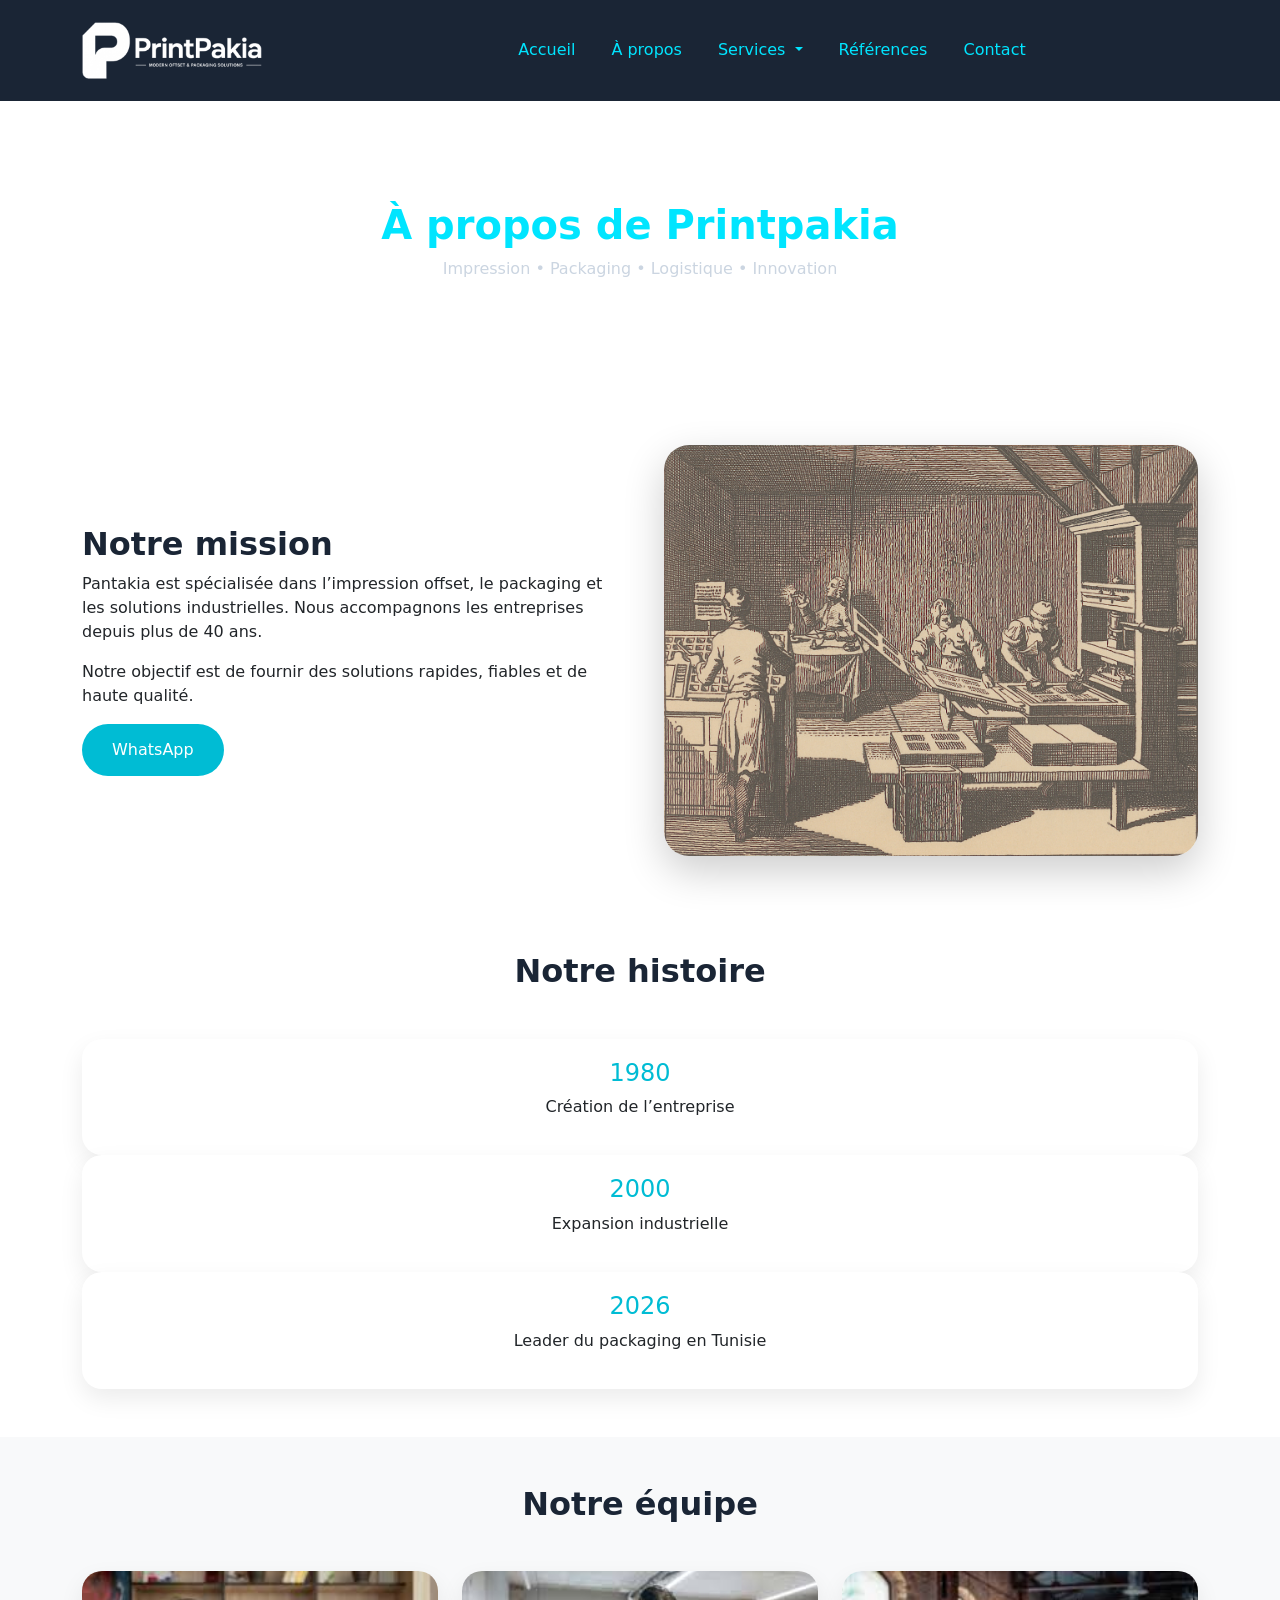
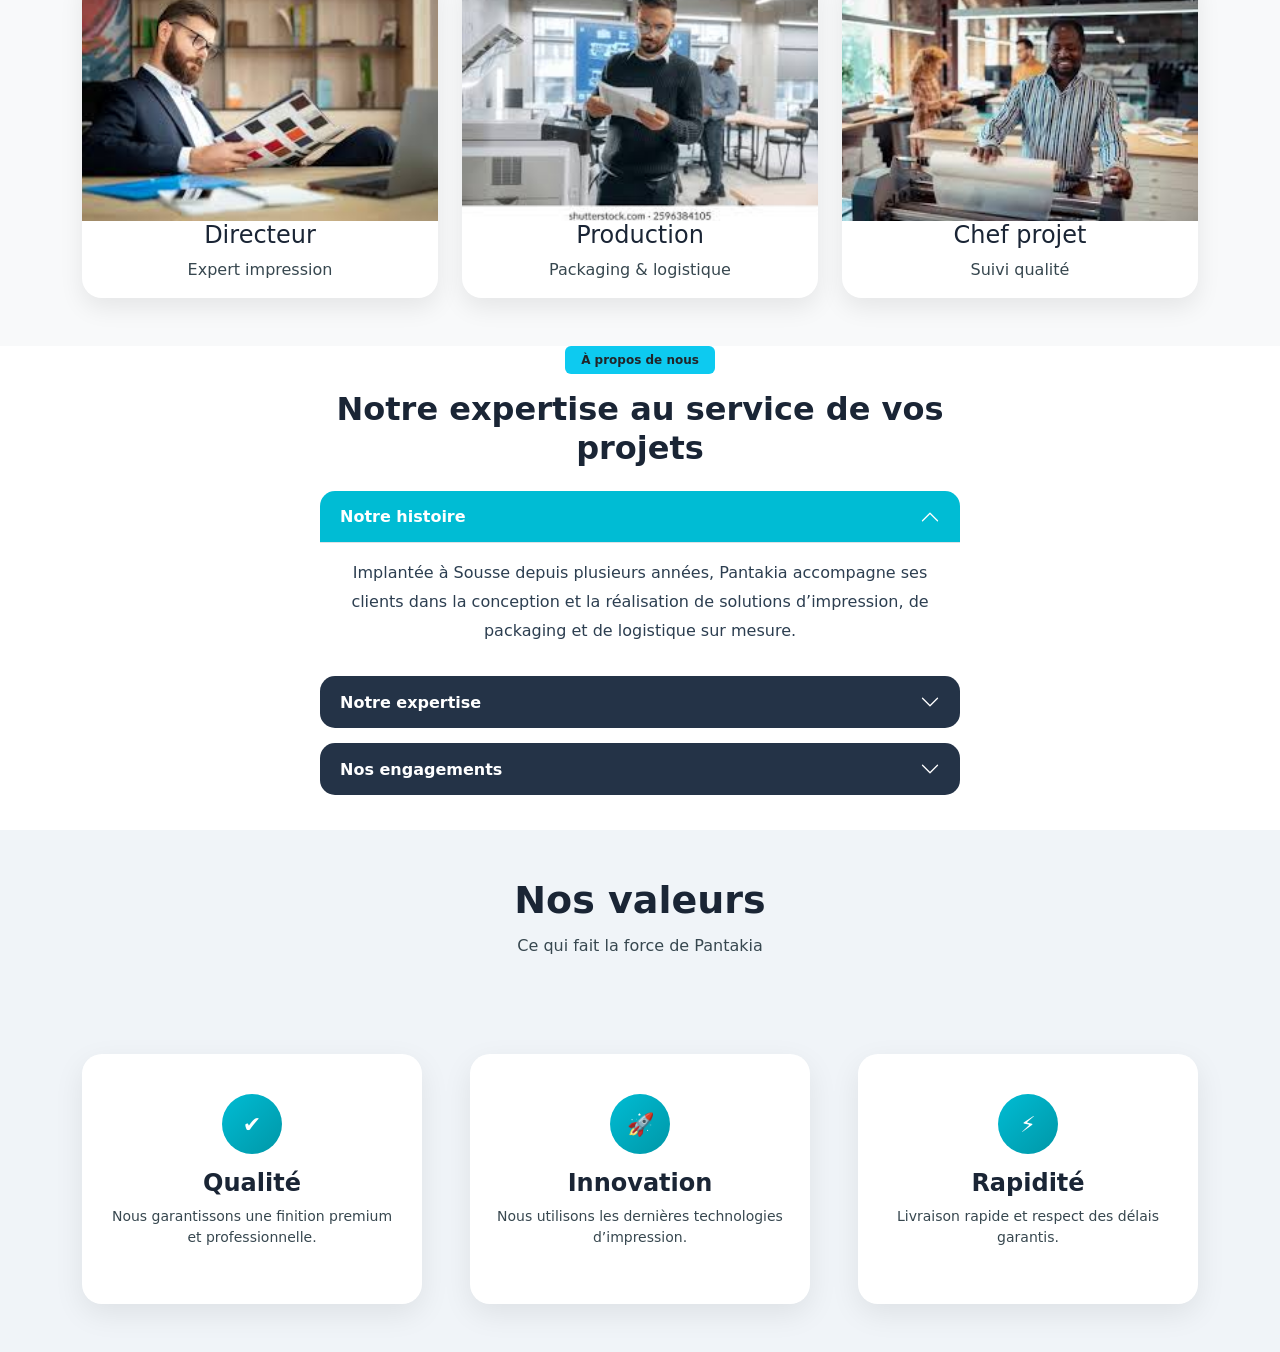
==== about.html @ d2125986 "first commit - printPakia project" ====
<!DOCTYPE html>
<html lang="fr">
<head>
<meta charset="UTF-8">
<meta name="viewport" content="width=device-width, initial-scale=1.0">

<title>À propos - Pantakia</title>

<!-- Bootstrap -->
<link href="https://cdn.jsdelivr.net/npm/bootstrap@5.3.8/dist/css/bootstrap.min.css" rel="stylesheet">

<!-- AOS Animation -->
<link rel="stylesheet" href="https://unpkg.com/aos@2.3.1/dist/aos.css">

<link rel="stylesheet" href="css/about.css">
</head>

<body>
<nav class="navbar navbar-expand-lg navbar-custom">
    <div class="container">

        <a class="navbar-brand" href="#">
    <img src="images/logo-printpakia-white.png" alt="Pantakia Logo" class="logo-img">
</a>

        <button
            class="navbar-toggler"
            type="button"
            data-bs-toggle="collapse"
            data-bs-target="#navbarNav"
        >
            <span class="navbar-toggler-icon"></span>
        </button>

        <div class="collapse navbar-collapse justify-content-center ps-5" id="navbarNav">

            <ul class="navbar-nav">

                <li class="nav-item">
                    <a class="nav-link" href="/index.html">Accueil</a>
                </li>

                <li class="nav-item">
                    <a class="nav-link" href="/about.html">À propos</a>
                </li>

                <!-- Dropdown -->
                <li class="nav-item dropdown">
                    <a
                        class="nav-link dropdown-toggle"
                        href="#"
                        data-bs-toggle="dropdown"
                    >
                        Services
                    </a>

                    <ul class="dropdown-menu">
                        <li><a class="dropdown-item" href="/service.html">Façonnage</a></li>
                        <li><a class="dropdown-item" href="/service.html">Impression</a></li>
                        <li><a class="dropdown-item" href="/service.html">Logistique</a></li>
                        <li><a class="dropdown-item" href="/service.html">Pré-presse</a></li>
                        <li><a class="dropdown-item" href="/service.html">Contre collage</a></li>
                    </ul>
                </li>

                <li class="nav-item">
                    <a class="nav-link" href="/reference.html">Références</a>
                </li>

                <li class="nav-item">
                    <a class="nav-link" href="/contact.html">Contact</a>
                </li>

            </ul>

        </div>
    </div>
</nav>
<!-- HERO -->
<section class="about-hero">

  <div class="container text-center">

    <h1 data-aos="fade-up">À propos de Printpakia</h1>

    <p data-aos="fade-up" data-aos-delay="200" class="">
      Impression • Packaging • Logistique • Innovation
    </p>

  </div>

</section>

<!-- INTRO -->
<section class="py-5">

  <div class="container">

    <div class="row align-items-center g-5">

      <div class="col-md-6" data-aos="fade-right">

        <h2>Notre mission</h2>

        <p>
          Pantakia est spécialisée dans l’impression offset, le packaging et les solutions industrielles.
          Nous accompagnons les entreprises depuis plus de 40 ans.
        </p>

        <p>
          Notre objectif est de fournir des solutions rapides, fiables et de haute qualité.
        </p>
  <button class="btn-primary-custom">
                        WhatsApp
                    </button>

      </div>

      <div class="col-md-6" data-aos="fade-left">

        <img src="images/about-1.jpg" class="img-fluid about-img">

      </div>

    </div>

  </div>

</section>

<!-- TIMELINE -->
<section class="timeline-section py-5">

  <div class="container">

    <h2 class="text-center mb-5" data-aos="fade-up">
      Notre histoire
    </h2>

    <div class="timeline">

      <div class="timeline-item" data-aos="fade-up">
        <h4>1980</h4>
        <p>Création de l’entreprise</p>
      </div>

      <div class="timeline-item" data-aos="fade-up" data-aos-delay="200">
        <h4>2000</h4>
        <p>Expansion industrielle</p>
      </div>

      <div class="timeline-item" data-aos="fade-up" data-aos-delay="400">
        <h4>2026</h4>
        <p>Leader du packaging en Tunisie</p>
      </div>

    </div>

  </div>

</section>

<!-- TEAM -->
<section class="py-5 bg-light">

  <div class="container">

    <h2 class="text-center mb-5" data-aos="fade-up">
      Notre équipe
    </h2>

    <div class="row g-4">

      <div class="col-md-4" data-aos="zoom-in">
        <div class="team-card">
          <img src="images/number-1.jpg">
          <h4>Directeur</h4>
          <p>Expert impression</p>
        </div>
      </div>

      <div class="col-md-4" data-aos="zoom-in" data-aos-delay="150">
        <div class="team-card">
          <img src="images/number-2.jpg">
          <h4>Production</h4>
          <p>Packaging & logistique</p>
        </div>
      </div>

      <div class="col-md-4" data-aos="zoom-in" data-aos-delay="300">
        <div class="team-card">
          <img src="images/number-3.jpg">
          <h4>Chef projet</h4>
          <p>Suivi qualité</p>
        </div>
      </div>

    </div>

  </div>

</section>

<!-- VALUES -->
<div class="col-md-6 d-flex flex-column justify-content-center align-items-center text-center mx-auto">

  <a href="about.html" class="badge bg-info text-dark px-3 py-2 mb-3 text-decoration-none">
    À propos de nous
  </a>

  <h2 class="mb-4">
    Notre expertise au service de vos projets
  </h2>

  <div class="accordion w-100" id="aboutAccordion">

    <!-- ITEM 1 -->
    <div class="accordion-item">
      <h2 class="accordion-header">

        <button
          class="accordion-button"
          type="button"
          data-bs-toggle="collapse"
          data-bs-target="#collapseOne"
        >
          Notre histoire
        </button>

      </h2>

      <div id="collapseOne" class="accordion-collapse collapse show" data-bs-parent="#aboutAccordion">
        <div class="accordion-body">
          Implantée à Sousse depuis plusieurs années, Pantakia accompagne ses clients dans la conception et la réalisation de solutions d’impression, de packaging et de logistique sur mesure.
        </div>
      </div>
    </div>

    <!-- ITEM 2 -->
    <div class="accordion-item">
      <h2 class="accordion-header">
        <button class="accordion-button collapsed" type="button" data-bs-toggle="collapse" data-bs-target="#collapseTwo">
          Notre expertise
        </button>
      </h2>

      <div id="collapseTwo" class="accordion-collapse collapse" data-bs-parent="#aboutAccordion">
        <div class="accordion-body">
          Grâce à notre expertise, notre équipement moderne et notre maîtrise complète de la chaîne de production, nous répondons efficacement à vos besoins en impression offset, façonnage, pré-presse et emballage industriel.
        </div>
      </div>
    </div>

    <!-- ITEM 3 -->
    <div class="accordion-item">
      <h2 class="accordion-header">
        <button class="accordion-button collapsed" type="button" data-bs-toggle="collapse" data-bs-target="#collapseThree">
          Nos engagements
        </button>
      </h2>

      <div id="collapseThree" class="accordion-collapse collapse" data-bs-parent="#aboutAccordion">
        <div class="accordion-body">
          Notre engagement repose sur trois piliers essentiels : qualité, réactivité et innovation, afin d’offrir à nos partenaires des solutions fiables, durables et adaptées à leurs exigences.
        </div>
      </div>
    </div>

  </div>

</div>

    </div>


       

<!-- accordions-->
<section class="values-modern py-5">

  <div class="container text-center">

    <h2 class="values-title" data-aos="fade-up">
      Nos valeurs
    </h2>

    <p class="values-subtitle" data-aos="fade-up" data-aos-delay="100">
      Ce qui fait la force de Pantakia
    </p>

    <div class="row mt-5 g-5">

      <!-- ITEM -->
      <div class="col-md-4" data-aos="fade-up">
        <div class="value-item">
          <div class="value-icon">✔</div>
          <h4>Qualité</h4>
          <p>Nous garantissons une finition premium et professionnelle.</p>
        </div>
      </div>

      <!-- ITEM -->
      <div class="col-md-4" data-aos="fade-up" data-aos-delay="150">
        <div class="value-item">
          <div class="value-icon">🚀</div>
          <h4>Innovation</h4>
          <p>Nous utilisons les dernières technologies d’impression.</p>
        </div>
      </div>

      <!-- ITEM -->
      <div class="col-md-4" data-aos="fade-up" data-aos-delay="300">
        <div class="value-item">
          <div class="value-icon">⚡</div>
          <h4>Rapidité</h4>
          <p>Livraison rapide et respect des délais garantis.</p>
        </div>
      </div>

    </div>

  </div>

</section>
<!-- AOS SCRIPT -->
<script src="https://unpkg.com/aos@2.3.1/dist/aos.js"></script>
<script>
  AOS.init({
    duration: 1000,
    once: true
  });
</script>
<script src="https://cdn.jsdelivr.net/npm/bootstrap@5.3.8/dist/js/bootstrap.bundle.min.js"></script>
</body>
</html>
---- css/about.css ----
/* NAVBAR */
.navbar-custom {
    background: var(--navy);
    padding: 15px 0;
}

.nav-link {
    color: #00e5ff !important;
    margin-left: 20px;
    font-weight: 500;
}

.nav-link:hover {
    color: var(--white) !important;
}
.navbar-toggler {
  border: 1px solid rgba(255,255,255,0.3);
}

.navbar-toggler-icon {
  filter: brightness(0) invert(1);
}
.logo-img {
    width: 180px;
    max-width: 100%;
   }
/* HERO */
:root {
    --teal: #00bcd4;
    --teal-dark: #0097a7;
    --teal-deep: #006978;
    --navy: #1a2535;
    --navy-light: #243347;
    --charcoal: #2c3e50;
    --slate: #37474f;
    --light: #f0f4f8;
    --white: #ffffff;
    --accent: #00e5ff;
}
.about-hero {
  color: var(--white);
  padding: 100px 20px;  
  
}

.about-hero h1 {
  color: var(--accent);
  font-weight: bold;
}

.about-hero p {
  color: #cbd5e1;
}

/* SECTION TITLE */
h2 {
  color: var(--navy);
  font-weight: bold;
}

/* BUTTON */
/* BUTTONS */
.btn-primary-custom {
     color: var(--white);
    border: none;
    padding: 14px 30px;
    border-radius: 40px;
    margin-right: 10px;
    background-color: var(--teal);
}
.btn-primary-custom:hover {
    background: var(--white);
   
    border: 1px solid;
    padding: 14px 30px;
    border-radius: 40px;
    margin-right: 10px;
}

/* IMAGE */
.about-img {
  border-radius: 25px;
  box-shadow: 0 15px 40px rgba(0,0,0,0.2);
}

/* TIMELINE */
.timeline-item {
  background: var(--white);
  padding: 20px;
  border-radius: 20px;
  box-shadow: 0 10px 25px rgba(0,0,0,0.08);
  text-align: center;
}

.timeline-item h4 {
  color: var(--teal);
}

/* TEAM */
.team-card {
  background: var(--white);
  border-radius: 20px;
  text-align: center;
  overflow: hidden;
  box-shadow: 0 10px 25px rgba(0,0,0,0.08);
  transition: 0.3s;
}

.team-card img {
  width: 100%;
  height: 250px;
  object-fit: cover;
}

.team-card h4 {
  color: var(--navy);
}

.team-card p {
  color: var(--slate);
}

.team-card:hover {
  transform: translateY(-10px);
}

/* VALUES */
.values-section {
  background: #f0f4f8;
}
/*accordion*/
.accordion-item {
  border: none !important;
  margin-bottom: 15px;
  border-radius: 15px !important;
  overflow: hidden;
}

.accordion-button {
  background-color: #243347 !important;
  color: white !important;
  font-weight: 600;
}

.accordion-button:not(.collapsed) {
  background-color: #00bcd4 !important;
  color: white !important;
}

.accordion-body {
  background: white;
  color: #2c3e50;
  line-height: 1.8;
}

.accordion-button:focus {
  box-shadow: none !important;
}

/* flèche blanche */
.accordion-button::after {
  filter: brightness(0) invert(1);
}
/* TITLE */
.values-title {
  color: var(--navy);
  font-weight: bold;
  font-size: 36px;
}

/* SUBTITLE */
.values-subtitle {
  color: var(--slate);
  margin-top: 10px;
}

/* CARD */

.values-modern {
  background: #f0f4f8;
  margin-top: 20px;
}

/* TITLE */
.values-title {
  font-size: 38px;
  font-weight: bold;
  color: var(--navy);
}

.values-subtitle {
  color: var(--slate);
  margin-top: 10px;
}

/* ITEM CARD */
.value-item {
  background: white;
  padding: 40px 25px;
  border-radius: 20px;
  box-shadow: 0 10px 30px rgba(0,0,0,0.08);
  transition: 0.3s;
  height: 100%;
}

/* ICON */
.value-icon {
  width: 60px;
  height: 60px;
  background: linear-gradient(135deg, var(--teal), var(--teal-dark));
  color: white;
  font-size: 22px;
  display: flex;
  align-items: center;
  justify-content: center;
  border-radius: 50%;
  margin: 0 auto 15px;
}

/* TITLE */
.value-item h4 {
  color: var(--navy);
  font-weight: bold;
}

/* TEXT */
.value-item p {
  color: var(--slate);
  font-size: 14px;
}

/* HOVER */
.value-item:hover {
  transform: translateY(-10px);
  box-shadow: 0 15px 40px rgba(0,0,0,0.12);
}
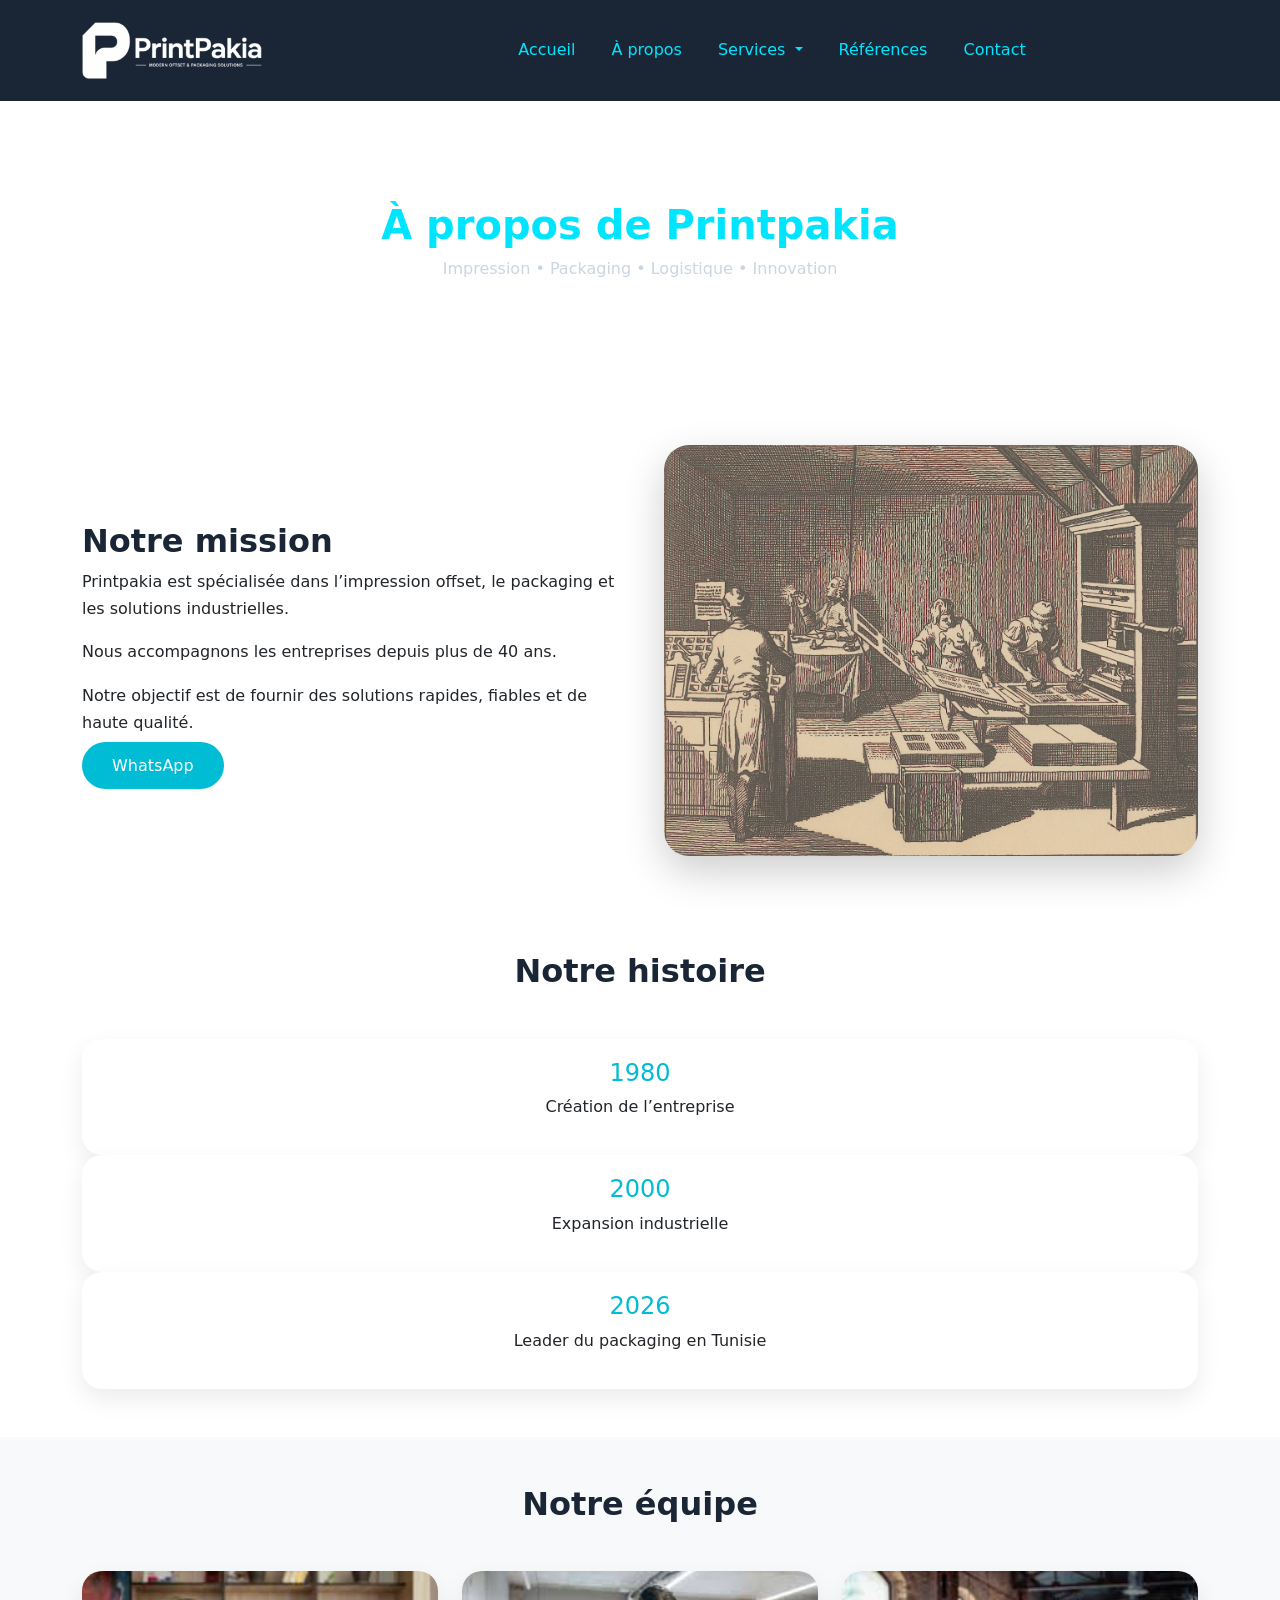
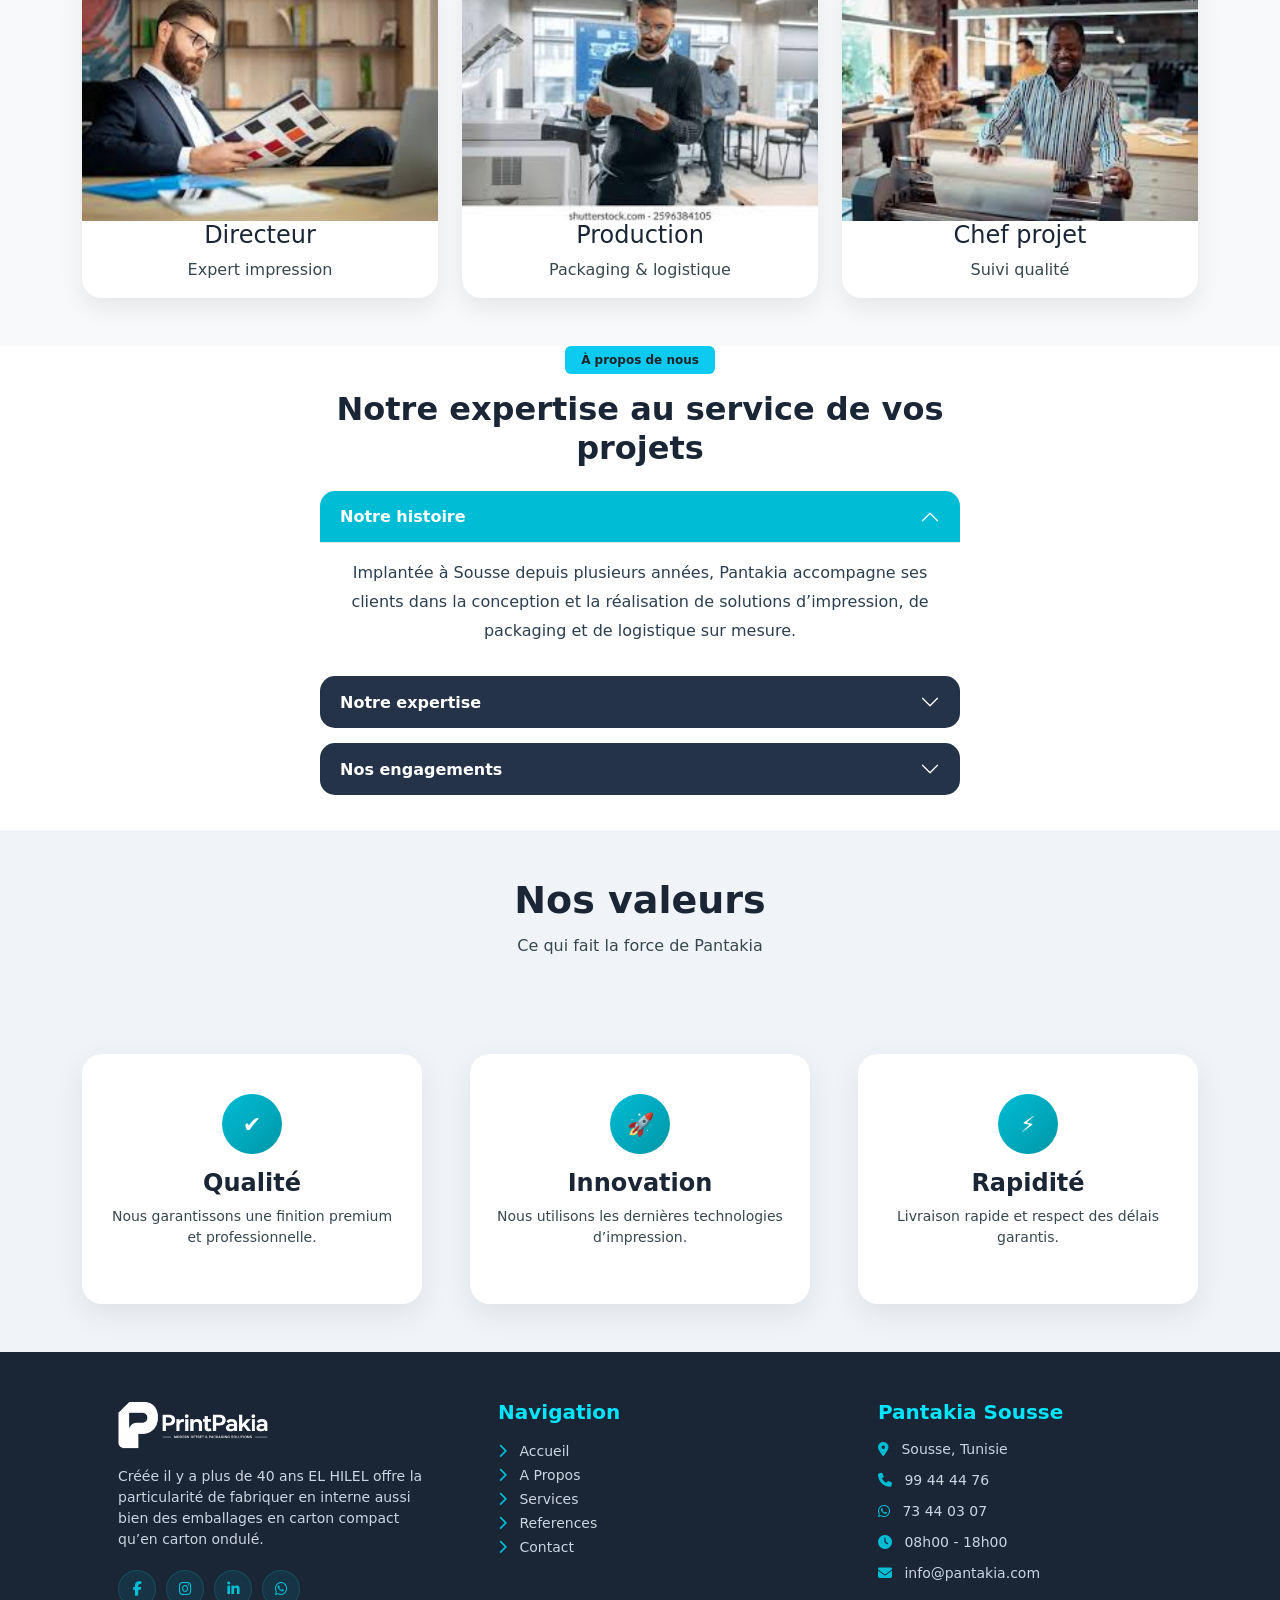
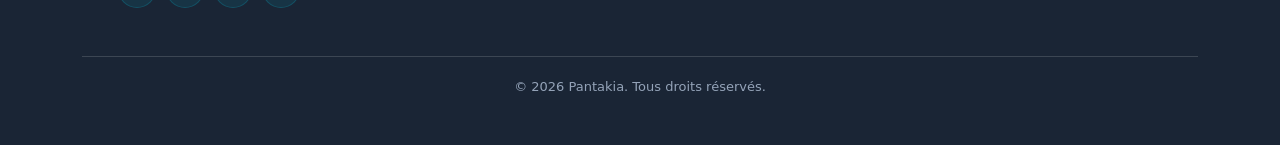
==== commit 57efd8c0: "update printPakia" ====
--- a/about.html
+++ b/about.html
@@ -8,7 +8,7 @@
 
 <!-- Bootstrap -->
 <link href="https://cdn.jsdelivr.net/npm/bootstrap@5.3.8/dist/css/bootstrap.min.css" rel="stylesheet">
-
+<link rel="stylesheet" href="https://cdnjs.cloudflare.com/ajax/libs/font-awesome/6.5.0/css/all.min.css">
 <!-- AOS Animation -->
 <link rel="stylesheet" href="https://unpkg.com/aos@2.3.1/dist/aos.css">
 
@@ -99,20 +99,19 @@
     <div class="row align-items-center g-5">
 
       <div class="col-md-6" data-aos="fade-right">
-
+<div class="mission">
         <h2>Notre mission</h2>
-
         <p>
-          Pantakia est spécialisée dans l’impression offset, le packaging et les solutions industrielles.
-          Nous accompagnons les entreprises depuis plus de 40 ans.
-        </p>
-
+          Printpakia est spécialisée dans l’impression offset, le packaging et les solutions industrielles.
+                </p>
+        <p>Nous accompagnons les entreprises depuis plus de 40 ans.</p> 
         <p>
           Notre objectif est de fournir des solutions rapides, fiables et de haute qualité.
         </p>
-  <button class="btn-primary-custom">
-                        WhatsApp
-                    </button>
+              <a href="https://wa.me/21612345678" target="_blank" class="btn-primary-custom">
+    WhatsApp
+  </a>
+  </div>
 
       </div>
 
@@ -331,5 +330,108 @@
   });
 </script>
 <script src="https://cdn.jsdelivr.net/npm/bootstrap@5.3.8/dist/js/bootstrap.bundle.min.js"></script>
+<footer class="footer-section py-5">
+
+  <div class="container">
+
+    <div class="row g-4">
+
+      <!-- COL 1 -->
+      <div class="col-md-4 ps-5">
+
+        <img src="/images/logo-printpakia-white.png" class="footer-logo mb-3">
+
+        <p class="footer-text">
+          Créée il y a plus de 40 ans EL HILEL offre la particularité de fabriquer en interne
+          aussi bien des emballages en carton compact qu’en carton ondulé.
+        </p>
+   <div class="footer-social">
+          <a href="#" class="social-btn"><i class="fab fa-facebook-f"></i></a>
+          <a href="#" class="social-btn"><i class="fab fa-instagram"></i></a>
+          <a href="#" class="social-btn"><i class="fab fa-linkedin-in"></i></a>
+          <a href="#" class="social-btn"><i class="fab fa-whatsapp"></i></a>
+        </div>
+      </div>
+
+      <!-- COL 2 -->
+      <div class="col-md-4 ps-5">
+
+        <h5 class="footer-title">Navigation</h5>
+<ul class="footer-navigation">
+  <li>
+        <a class="footer-text">
+         <i class="fas fa-chevron-right"></i>
+    Accueil
+        </a>
+</li>
+<li>
+        <a class="footer-text">
+        <i class="fas fa-chevron-right"></i>
+        A Propos
+        </a>
+</li>
+<li>
+        <a class="footer-text">
+       <i class="fas fa-chevron-right"></i>
+        Services
+        <a>
+          </li>
+<li>
+        <a class="footer-text">
+       <i class="fas fa-chevron-right"></i>
+       References
+        </a>
+        </li>
+<li>
+        <a class="footer-text">
+                <i class="fas fa-chevron-right"></i>
+      Contact
+        </a>
+        </li>
+</ul>
+      </div>
+
+      <!-- COL 3 -->
+      <div class="col-md-4 ps-5">
+
+        <h5 class="footer-title">Pantakia Sousse</h5>
+
+        <p class="footer-text">
+          <i class="fa fa-map-marker-alt"></i>
+          Sousse, Tunisie
+        </p>
+<a href="" class="footer-text">
+        <p class="footer-text">
+          <i class="fa fa-phone" ></i>
+         99 44 44 76
+        </p></a>
+        <a href="https://wa.me/21612345678" class="footer-text">
+ <p class="footer-text">
+          <i class="fa-brands fa-whatsapp"></i>
+         73 44 03 07
+        </p></a>
+        <p class="footer-text">
+          <i class="fa fa-clock"></i>
+          08h00 - 18h00
+        </p>
+
+        <p class="footer-text">
+          <i class="fa fa-envelope"></i>
+          info@pantakia.com
+        </p>  
+        
+
+      </div>
+
+    </div>
+
+    <!-- BOTTOM -->
+    <div class="text-center mt-5 footer-bottom">
+      © 2026 Pantakia. Tous droits réservés.
+    </div>
+
+  </div>
+
+</footer>
 </body>
 </html>
--- a/css/about.css
+++ b/css/about.css
@@ -59,24 +59,28 @@
   color: var(--navy);
   font-weight: bold;
 }
-
-/* BUTTON */
+.mission {
+    line-height: 1.7;
+   }
 /* BUTTONS */
 .btn-primary-custom {
-     color: var(--white);
+    background: var(--teal);
+    color: white;
     border: none;
     padding: 14px 30px;
     border-radius: 40px;
     margin-right: 10px;
-    background-color: var(--teal);
+    margin-bottom: 10px;
+    text-decoration: none; /* reste sans ligne même hover */
 }
 .btn-primary-custom:hover {
     background: var(--white);
-   
+    color: var(--teal);
     border: 1px solid;
     padding: 14px 30px;
     border-radius: 40px;
     margin-right: 10px;
+    text-decoration: none; /* reste sans ligne même hover */
 }
 
 /* IMAGE */
@@ -235,4 +239,66 @@
 .value-item:hover {
   transform: translateY(-10px);
   box-shadow: 0 15px 40px rgba(0,0,0,0.12);
+}
+
+/* FOOTER */
+.footer-custom {
+    background: var(--navy);
+    color: white;
+    padding: 25px;
+}
+
+.footer-section {
+  background: #1a2535;
+  color: white;
+}
+
+/* LOGO */
+.footer-logo {
+  width: 150px;
+}
+
+/* TEXT */
+.footer-navigation {    
+  list-style: none;
+  padding: 0;
+  margin: 0;
+}
+a.footer-text { 
+  text-decoration: none !important;
+}
+.footer-text {
+  color: #cbd5e1;
+  font-size: 14px;
+  margin-bottom: 10px;
+}
+.footer-text:hover {
+  color: var(--teal);
+  font-size: 14px;
+  margin-bottom: 10px;
+}
+/*social*/
+ .footer-social { display:flex; gap:10px; margin-top:20px;}
+  .social-btn { width:38px; height:38px; background:rgba(0,188,212,0.1); border:1px solid rgba(0,188,212,0.2); border-radius:50px; display:flex; align-items:center; justify-content:center; color:var(--teal); font-size:0.9rem; text-decoration:none; transition:all .3s; }
+  .social-btn:hover { background:var(--teal); color:var(--white); transform:translateY(-2px); }
+/* TITLES */
+.footer-title {
+  color: #00e5ff;
+  font-weight: bold;
+  margin-bottom: 15px;
+}
+
+/* ICONS */
+.footer-text i {
+  margin-right: 8px;
+  color: #00bcd4;
+  text-decoration: none;
+}
+
+/* BOTTOM */
+.footer-bottom {
+  border-top: 1px solid rgba(255,255,255,0.15);
+  padding-top: 20px;
+  font-size: 13px;
+  color: #94a3b8;
 }
